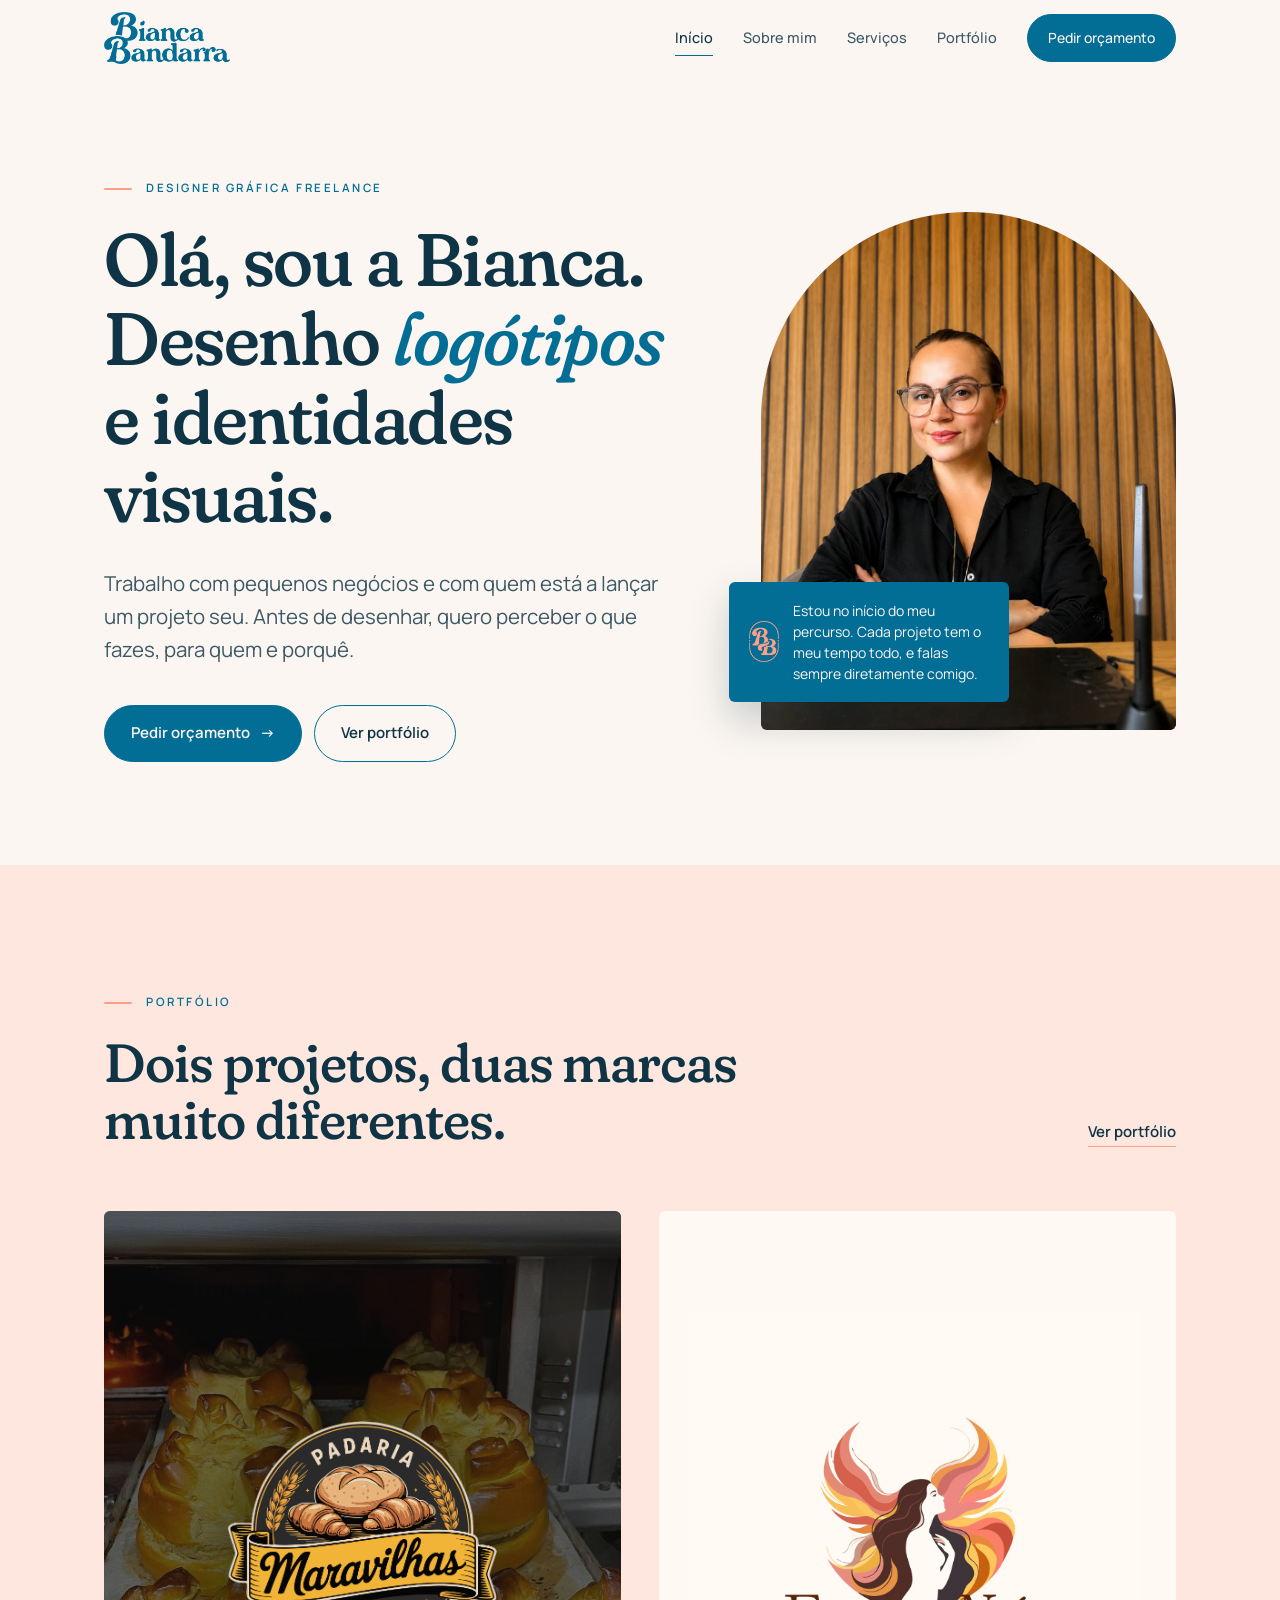
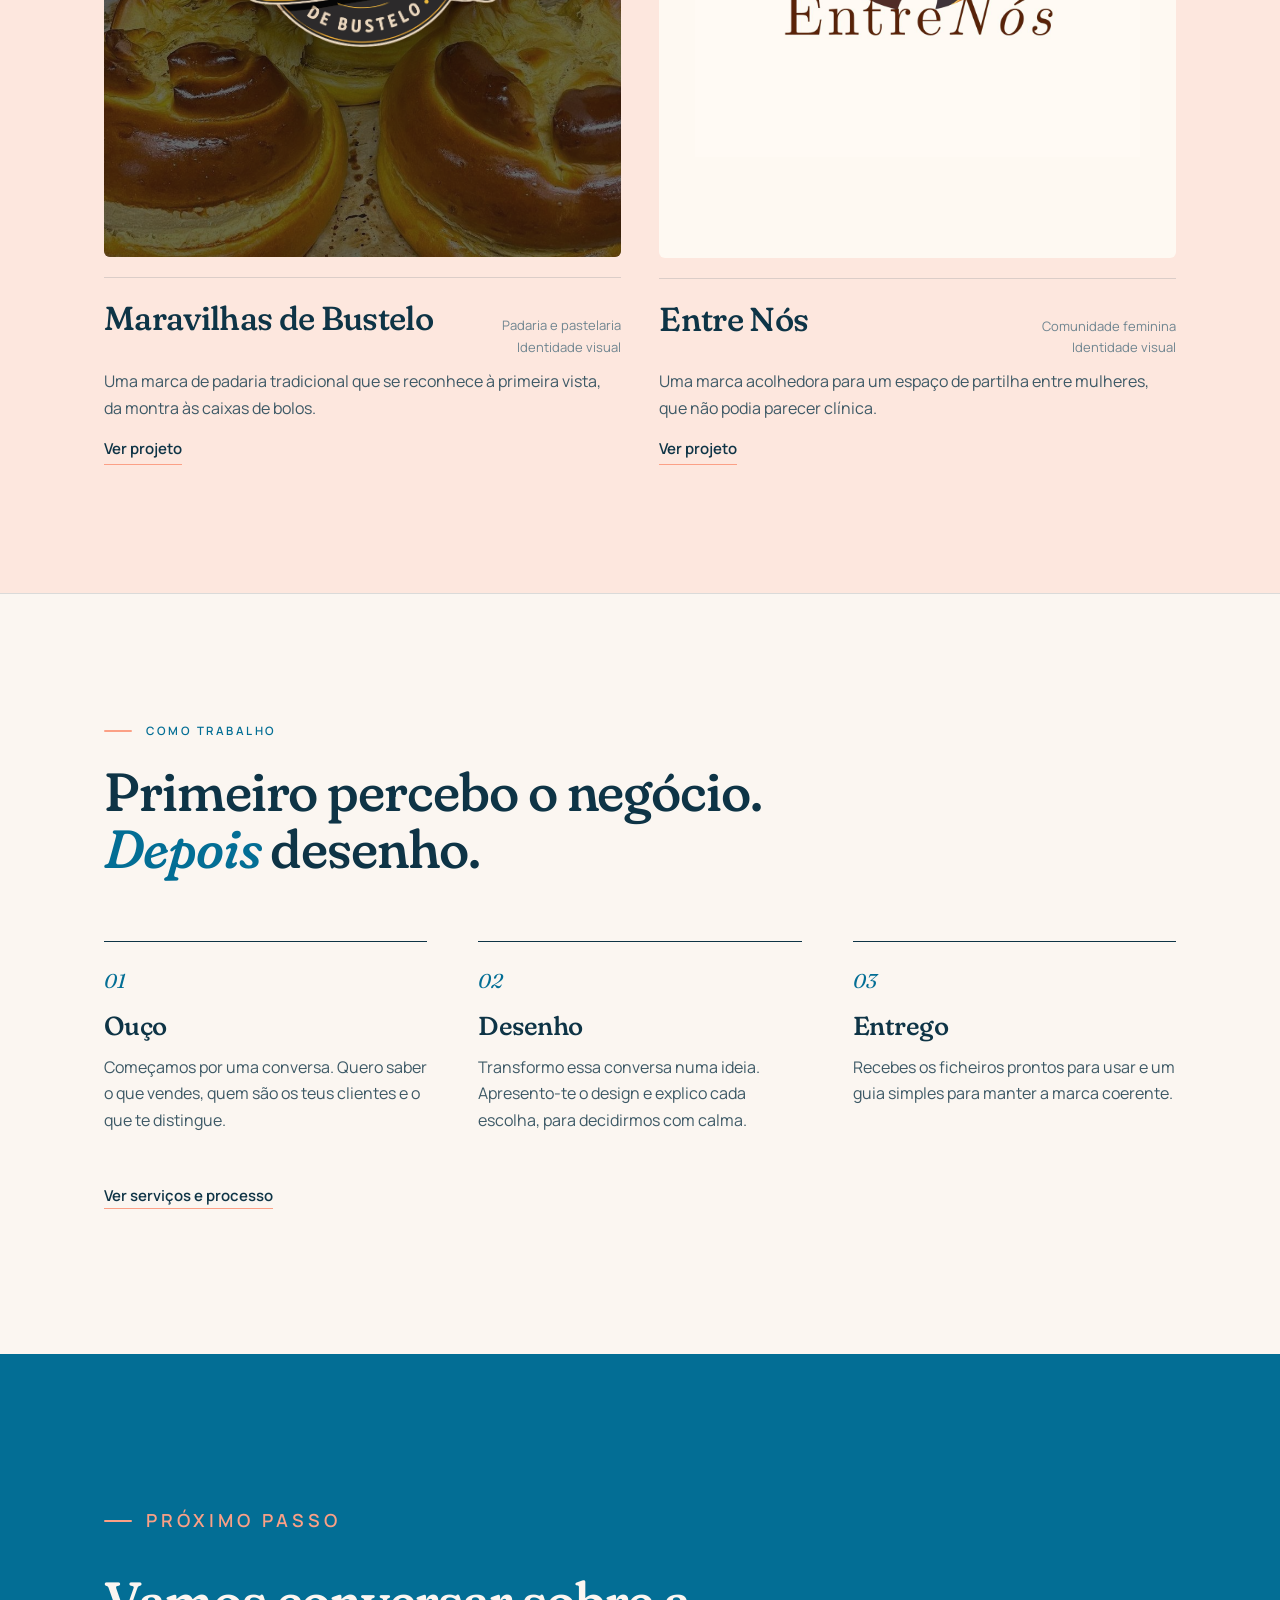
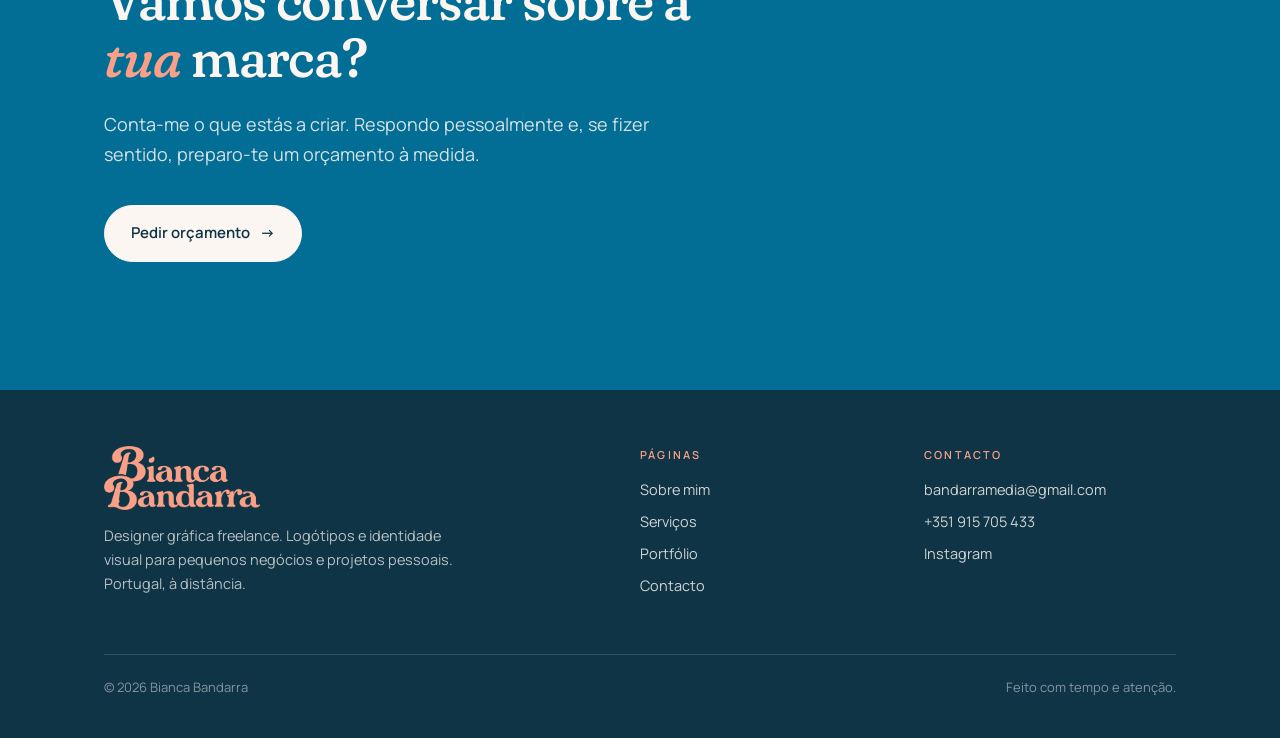
==== index.html @ d8ef3239 "Portfólio Bianca Bandarra: primeira versão Site estático com Início, Sobre mim, Serviços, Portfólio " ====
<!doctype html>
<html lang="pt-PT" class="no-js">
<head>
  <meta charset="utf-8">
  <meta name="viewport" content="width=device-width, initial-scale=1">
  <title>Bianca Bandarra · Logótipos e identidade visual</title>
  <meta name="description" content="Sou a Bianca, designer gráfica freelance. Desenho logótipos e identidades visuais para pequenos negócios e projetos pessoais.">
  <meta property="og:title" content="Bianca Bandarra · Logótipos e identidade visual">
  <meta property="og:description" content="Sou a Bianca, designer gráfica freelance. Desenho logótipos e identidades visuais para pequenos negócios e projetos pessoais.">
  <meta name="theme-color" content="#FBF6F1">
  <link rel="icon" href="img/favicon.png">
  <link rel="preconnect" href="https://fonts.googleapis.com"><link rel="preconnect" href="https://fonts.gstatic.com" crossorigin>
  <link href="https://fonts.googleapis.com/css2?family=Fraunces:ital,opsz,wght,SOFT@0,9..144,400..700,100;1,9..144,400..700,100&family=Manrope:wght@400;500;600;700&display=swap" rel="stylesheet">
  
  <link rel="stylesheet" href="styles.css">
</head>
<body>
  <a class="skip" href="#conteudo">Saltar para o conteúdo</a>
  <header class="site-header">
    <div class="wrap">
      <a class="brand" href="index.html" aria-label="Bianca Bandarra, início">
        <img class="brand-logo" src="img/bb-wordmark-azul.png" alt="Bianca Bandarra" width="900" height="370">
      </a>
      <button class="nav-toggle" aria-label="Abrir menu" aria-expanded="false" aria-controls="nav"><span></span><span></span><span></span></button>
      <nav class="nav" id="nav" aria-label="Principal">
        <a href="index.html" aria-current="page">Início</a>
        <a href="sobre.html">Sobre mim</a>
        <a href="servicos.html">Serviços</a>
        <a href="portfolio.html">Portfólio</a>
        <a class="btn" href="contacto.html">Pedir orçamento</a>
      </nav>
    </div>
  </header>
  <main id="conteudo">
    <section class="hero">
      <div class="wrap hero-grid">
        <div class="reveal">
          <p class="eyebrow">Designer gráfica freelance</p>
          <h1>Olá, sou a Bianca. Desenho <em>logótipos</em> e identidades visuais.</h1>
          <p class="lead">Trabalho com pequenos negócios e com quem está a lançar um projeto seu. Antes de desenhar, quero perceber o que fazes, para quem e porquê.</p>
          <div class="btn-row">
            <a class="btn" href="contacto.html">Pedir orçamento <span class="arrow" aria-hidden="true">→</span></a>
            <a class="btn btn--ghost" href="portfolio.html">Ver portfólio</a>
          </div>
        </div>
        <figure class="hero-photo reveal">
          <img src="img/bianca.jpg" alt="Bianca Bandarra na sua mesa de trabalho, com a mesa digitalizadora" width="1000" height="1333">
          <figcaption>
            <img src="img/bb-monograma-salmao.png" alt="" width="440" height="600">
            <span>Estou no início do meu percurso. Cada projeto tem o meu tempo todo, e falas sempre diretamente comigo.</span>
          </figcaption>
        </figure>
      </div>
    </section>

    <section class="section section--alt">
      <div class="wrap">
        <div class="section-head reveal">
          <div>
            <p class="eyebrow">Portfólio</p>
            <h2>Dois projetos, duas marcas muito diferentes.</h2>
          </div>
          <a class="link" href="portfolio.html">Ver portfólio</a>
        </div>
        <div class="projects">
        <a class="project-card reveal" href="maravilhas-de-bustelo.html">
          <div class="project-media project-media--mb">
            <img class="cover" src="img/mb-forno.jpg" alt="" loading="lazy">
            <img class="mark" src="img/mb-bustelo.png" alt="Emblema da Maravilhas de Bustelo" loading="lazy">
          </div>
          <div class="project-meta">
            <h3>Maravilhas de Bustelo</h3>
            <span class="tag">Padaria e pastelaria<br>Identidade visual</span>
          </div>
          <p>Uma marca de padaria tradicional que se reconhece à primeira vista, da montra às caixas de bolos.</p>
          <span class="link">Ver projeto</span>
        </a>
        <a class="project-card reveal" href="entre-nos.html">
          <div class="project-media project-media--en">
            <img src="img/en-logo.jpg" alt="Logótipo do Entre Nós" loading="lazy">
          </div>
          <div class="project-meta">
            <h3>Entre Nós</h3>
            <span class="tag">Comunidade feminina<br>Identidade visual</span>
          </div>
          <p>Uma marca acolhedora para um espaço de partilha entre mulheres, que não podia parecer clínica.</p>
          <span class="link">Ver projeto</span>
        </a>
        </div>
      </div>
    </section>

    <section class="section">
      <div class="wrap">
        <div class="section-head reveal">
          <div>
            <p class="eyebrow">Como trabalho</p>
            <h2>Primeiro percebo o negócio. <em>Depois</em> desenho.</h2>
          </div>
        </div>
        <div class="points">
          <div class="point reveal">
            <span class="point-num">01</span>
            <h3>Ouço</h3>
            <p>Começamos por uma conversa. Quero saber o que vendes, quem são os teus clientes e o que te distingue.</p>
          </div>
          <div class="point reveal">
            <span class="point-num">02</span>
            <h3>Desenho</h3>
            <p>Transformo essa conversa numa ideia. Apresento-te o design e explico cada escolha, para decidirmos com calma.</p>
          </div>
          <div class="point reveal">
            <span class="point-num">03</span>
            <h3>Entrego</h3>
            <p>Recebes os ficheiros prontos para usar e um guia simples para manter a marca coerente.</p>
          </div>
        </div>
        <p style="margin-top:48px" class="reveal"><a class="link" href="servicos.html">Ver serviços e processo</a></p>
      </div>
    </section>

  <section class="cta-band">
    <div class="wrap reveal">
      <p class="eyebrow">Próximo passo</p>
      <h2>Vamos conversar sobre a <em>tua</em> marca?</h2>
      <p>Conta-me o que estás a criar. Respondo pessoalmente e, se fizer sentido, preparo-te um orçamento à medida.</p>
      <a class="btn btn--light" href="contacto.html">Pedir orçamento <span class="arrow" aria-hidden="true">→</span></a>
    </div>
  </section>
  </main>
  <footer class="site-footer">
    <div class="wrap">
      <div class="footer-grid">
        <div>
          <img src="img/bb-wordmark-salmao.png" alt="Bianca Bandarra" width="900" height="370" style="height:64px;width:auto">
          <p style="margin:14px 0 0;max-width:26em">Designer gráfica freelance. Logótipos e identidade visual para pequenos negócios e projetos pessoais. Portugal, à distância.</p>
        </div>
        <div>
          <h4>Páginas</h4>
          <ul>
            <li><a href="sobre.html">Sobre mim</a></li>
            <li><a href="servicos.html">Serviços</a></li>
            <li><a href="portfolio.html">Portfólio</a></li>
            <li><a href="contacto.html">Contacto</a></li>
          </ul>
        </div>
        <div>
          <h4>Contacto</h4>
          <ul>
            <li><a href="mailto:bandarramedia@gmail.com">bandarramedia@gmail.com</a></li>
            <li><a href="https://wa.me/351915705433">+351 915 705 433</a></li>
            <li data-instagram><a href="#">Instagram</a></li>
          </ul>
        </div>
      </div>
      <div class="footer-bottom">
        <span>© <span data-year>2026</span> Bianca Bandarra</span>
        <span>Feito com tempo e atenção.</span>
      </div>
    </div>
  </footer>
  <script src="script.js"></script>
</body>
</html>
---- styles.css ----
/* Bianca Bandarra — Portfólio
   Cores e letra da marca da Bianca: azul petróleo, salmão e creme; Fraunces + Manrope. */

:root {
  --paper: #FBF6F1;
  --paper-2: #FDE7DE;
  --paper-3: #F8D3C4;
  --ink: #0E3446;
  --ink-soft: #3D5966;
  --muted: #6F8590;
  --accent: #036E95;
  --accent-soft: #FBA086;
  --brown: #036E95;
  --brown-deep: #0E3446;
  --line: rgba(14, 52, 70, 0.14);

  --serif: "Fraunces", Georgia, "Times New Roman", serif;
  --sans: "Manrope", system-ui, -apple-system, "Segoe UI", sans-serif;

  --wrap: 1200px;
  --gutter: clamp(16px, 5vw, 64px);
  --radius: 6px;
  --ease: cubic-bezier(.2, .7, .2, 1);
}

*, *::before, *::after { box-sizing: border-box; }
html { scroll-behavior: smooth; -webkit-text-size-adjust: 100%; }
html { color-scheme: light; }
body {
  margin: 0;
  background: var(--paper);
  color: var(--ink);
  font-family: var(--sans);
  font-size: 17px;
  line-height: 1.65;
  font-weight: 400;
  -webkit-font-smoothing: antialiased;
}
img { max-width: 100%; display: block; }
a { color: inherit; }
::selection { background: var(--accent-soft); color: var(--ink); }

.wrap { max-width: var(--wrap); margin: 0 auto; padding: 0 var(--gutter); }

/* ---------- Tipografia ---------- */
.eyebrow {
  font-family: var(--sans);
  font-size: 11.5px;
  font-weight: 600;
  letter-spacing: 0.22em;
  text-transform: uppercase;
  color: var(--accent);
  margin: 0 0 22px;
  display: flex; align-items: center; gap: 14px;
}
.eyebrow::before { content: ""; width: 28px; height: 2px; border-radius: 2px; background: var(--accent-soft); }

h1, h2, h3, .display {
  font-family: var(--serif);
  font-weight: 500;
  font-variation-settings: "SOFT" 100;
  letter-spacing: -0.02em;
  line-height: 1.06;
  margin: 0;
  color: var(--ink);
}
h1 { font-size: clamp(42px, 6.4vw, 84px); }
h2 { font-size: clamp(32px, 4.2vw, 54px); }
h3 { font-size: clamp(24px, 2.4vw, 30px); line-height: 1.2; }
h1 em, h2 em, h3 em, .display em { font-style: italic; color: var(--accent); }

.lead { font-size: clamp(18px, 1.6vw, 21px); line-height: 1.6; color: var(--ink-soft); max-width: 38em; }
.prose p { margin: 0 0 1em; color: var(--ink-soft); max-width: 36em; }
.prose p:last-child { margin-bottom: 0; }
.small { font-size: 14px; color: var(--muted); }

/* ---------- Botões ---------- */
.btn {
  display: inline-flex; align-items: center; gap: 10px;
  font-family: var(--sans); font-size: 15px; font-weight: 600;
  padding: 15px 26px; border-radius: 100px;
  text-decoration: none; border: 1px solid var(--accent);
  background: var(--accent); color: var(--paper);
  transition: background .25s var(--ease), color .25s var(--ease), transform .25s var(--ease);
  cursor: pointer;
}
.btn:hover { background: var(--ink); border-color: var(--ink); transform: translateY(-1px); }
.btn .arrow { transition: transform .25s var(--ease); }
.btn:hover .arrow { transform: translateX(3px); }
.btn--ghost { background: transparent; color: var(--ink); }
.btn--ghost:hover { background: var(--ink); color: var(--paper); border-color: var(--ink); }
.btn--light { background: var(--paper); color: var(--ink); border-color: var(--paper); }
.btn--light:hover { background: var(--accent-soft); border-color: var(--accent-soft); color: var(--ink); }
.btn-row { display: flex; flex-wrap: wrap; gap: 12px; }

.link {
  font-weight: 600; font-size: 15px; text-decoration: none;
  border-bottom: 1px solid var(--accent-soft); padding-bottom: 2px;
  transition: border-color .2s;
}
.link:hover { border-color: var(--ink); }

/* ---------- Cabeçalho ---------- */
.site-header {
  position: sticky; top: env(safe-area-inset-top, 0px); z-index: 50;
  background: rgba(251, 246, 241, 0.92);
  backdrop-filter: saturate(140%) blur(10px);
  -webkit-backdrop-filter: saturate(140%) blur(10px);
  border-bottom: 1px solid transparent;
  transition: border-color .3s;
}
.site-header.is-scrolled { border-bottom-color: var(--line); }
.site-header .wrap { display: flex; align-items: center; justify-content: space-between; height: 76px; gap: 24px; }
.brand { text-decoration: none; display: flex; align-items: center; line-height: 1; }
.brand-logo { height: 52px; width: auto; }
.brand-name { font-family: var(--serif); font-size: 23px; letter-spacing: -0.01em; }
.brand-name em { color: var(--accent); }
.brand-tag { font-size: 10px; letter-spacing: 0.24em; text-transform: uppercase; color: var(--muted); margin-top: 6px; font-weight: 600; }

.nav { display: flex; align-items: center; gap: 30px; }
.nav a { text-decoration: none; font-size: 14.5px; font-weight: 500; color: var(--ink-soft); position: relative; padding: 4px 0; }
.nav a:hover, .nav a[aria-current="page"] { color: var(--ink); }
.nav a[aria-current="page"]::after { content: ""; position: absolute; left: 0; right: 0; bottom: -2px; height: 1px; background: var(--accent); }
.nav .btn { padding: 11px 20px; border-color: var(--accent); font-size: 14px; color: var(--paper); }
.nav .btn:hover { color: var(--paper); }

.nav-toggle { display: none; background: none; border: 0; padding: 10px; margin-right: -10px; cursor: pointer; color: var(--ink); }
.nav-toggle span { display: block; width: 22px; height: 1.5px; background: currentColor; margin: 5px 0; transition: transform .3s var(--ease), opacity .3s; }

@media (max-width: 900px) {
  .nav-toggle { display: block; }
  .nav {
    position: fixed; inset: 76px 0 0 0; background: var(--paper);
    flex-direction: column; align-items: flex-start; gap: 6px;
    padding: 28px var(--gutter);
    transform: translateY(-8px); opacity: 0; pointer-events: none;
    transition: opacity .3s var(--ease), transform .3s var(--ease);
  }
  .nav a { font-family: var(--serif); font-size: 32px; color: var(--ink); }
  .nav a[aria-current="page"]::after { display: none; }
  .nav a[aria-current="page"] { font-style: italic; color: var(--accent); }
  .nav .btn { font-family: var(--sans); font-size: 15px; margin-top: 20px; padding: 15px 26px; }
  body.nav-open { overflow: hidden; }
  body.nav-open .nav { opacity: 1; transform: none; pointer-events: auto; }
  body.nav-open .nav-toggle span:nth-child(1) { transform: translateY(6.5px) rotate(45deg); }
  body.nav-open .nav-toggle span:nth-child(2) { opacity: 0; }
  body.nav-open .nav-toggle span:nth-child(3) { transform: translateY(-6.5px) rotate(-45deg); }
}

/* ---------- Secções ---------- */
.section { padding: clamp(72px, 10vw, 140px) 0; }
.section--tight { padding: clamp(56px, 7vw, 96px) 0; }
.section--alt { background: var(--paper-2); }
.section + .section:not(.section--alt):not(.cta-band) { border-top: 1px solid var(--line); }

.page-hero { padding: clamp(64px, 9vw, 128px) 0 clamp(48px, 6vw, 80px); }
.page-hero h1 { max-width: 13em; }
.page-hero .lead { margin-top: 28px; }

.split { display: grid; grid-template-columns: 5fr 7fr; gap: clamp(32px, 6vw, 96px); align-items: start; }
.split--even { grid-template-columns: 1fr 1fr; }
@media (max-width: 860px) { .split, .split--even { grid-template-columns: 1fr; } }

.section-head { display: flex; justify-content: space-between; align-items: end; gap: 24px; margin-bottom: clamp(36px, 5vw, 64px); flex-wrap: wrap; }
.section-head h2 { max-width: 14em; }

/* ---------- Início ---------- */
.hero { padding: clamp(56px, 8vw, 112px) 0 clamp(64px, 8vw, 112px); }
.hero-grid { display: grid; grid-template-columns: 7fr 5fr; gap: clamp(32px, 6vw, 88px); align-items: end; }
.hero h1 { font-size: clamp(42px, 5.8vw, 82px); }
.hero .lead { margin: 32px 0 40px; }
.hero-aside { border-left: 1px solid var(--line); padding-left: 28px; }
.hero-aside p { margin: 0 0 18px; color: var(--ink-soft); font-size: 15.5px; }
.hero-aside .small { margin: 0; }
@media (max-width: 860px) {
  .hero-grid { grid-template-columns: 1fr; }
  .hero-aside { border-left: 0; border-top: 1px solid var(--line); padding: 24px 0 0; }
}

/* Faixa com as duas marcas */
.duo { display: grid; grid-template-columns: 1fr 1fr; gap: 12px; }
.duo-tile { aspect-ratio: 4 / 3; border-radius: var(--radius); overflow: hidden; display: grid; place-items: center; position: relative; }
.duo-tile img { width: 58%; height: auto; }
.duo-tile--mb { background: #0D0D0D; }
.duo-tile--en { background: #FEF9F2; }
.duo-tile--en img { width: 78%; }
.duo-tile figcaption {
  position: absolute; left: 18px; bottom: 14px; font-size: 11px; letter-spacing: .2em;
  text-transform: uppercase; font-weight: 600;
}
.duo-tile--mb figcaption { color: #C9A84C; }
.duo-tile--en figcaption { color: #B87057; }
@media (max-width: 600px) { .duo { grid-template-columns: 1fr; } }

/* Princípios / passos */
.points { display: grid; grid-template-columns: repeat(3, 1fr); gap: clamp(24px, 4vw, 56px); }
.point { border-top: 1px solid var(--ink); padding-top: 22px; }
.point-num { font-family: var(--serif); font-style: italic; color: var(--accent); font-size: 20px; display: block; margin-bottom: 14px; }
.point h3 { font-size: 26px; margin-bottom: 12px; }
.point p { margin: 0; color: var(--ink-soft); font-size: 16px; }
@media (max-width: 860px) { .points { grid-template-columns: 1fr; } }

.note {
  font-family: var(--serif); font-size: clamp(24px, 2.8vw, 34px); line-height: 1.35;
  max-width: 26em; margin: 0; color: var(--ink);
}
.note em { color: var(--accent); }

/* ---------- Cartões de projeto ---------- */
.projects { display: grid; grid-template-columns: 1fr 1fr; gap: clamp(20px, 3vw, 40px); }
@media (max-width: 760px) { .projects { grid-template-columns: 1fr; } }
.project-card { text-decoration: none; display: block; }
.project-media {
  aspect-ratio: 4 / 5; border-radius: var(--radius); overflow: hidden; position: relative;
  display: grid; place-items: center;
}
.project-media img { transition: transform .8s var(--ease); }
.project-card:hover .project-media img { transform: scale(1.035); }
.project-media--mb { background: #0D0D0D; }
.project-media--mb img.cover { position: absolute; inset: 0; width: 100%; height: 100%; object-fit: cover; opacity: .38; }
.project-media--mb img.mark { position: relative; width: 52%; filter: drop-shadow(0 18px 40px rgba(0,0,0,.6)); }
.project-media--en { background: #FEF9F2; }
.project-media--en img { width: 86%; }
.project-meta { display: flex; justify-content: space-between; align-items: baseline; gap: 16px; padding-top: 20px; border-top: 1px solid var(--line); margin-top: 20px; }
.project-meta h3 { font-size: clamp(26px, 2.6vw, 34px); }
.project-meta .tag { font-size: 13px; color: var(--muted); text-align: right; }
.project-card p { margin: 10px 0 0; color: var(--ink-soft); font-size: 16px; max-width: 34em; }
.project-card .link { display: inline-block; margin-top: 16px; }

/* ---------- Serviços ---------- */
.services { display: grid; grid-template-columns: repeat(3, 1fr); gap: 1px; background: var(--line); border: 1px solid var(--line); border-radius: var(--radius); overflow: hidden; }
.service { background: var(--paper); padding: clamp(28px, 3vw, 40px); display: flex; flex-direction: column; }
.service .point-num { margin-bottom: 26px; }
.service h3 { margin-bottom: 12px; }
.service > p { color: var(--ink-soft); margin: 0 0 24px; font-size: 16px; }
.service ul { list-style: none; margin: auto 0 0; padding: 20px 0 0; border-top: 1px solid var(--line); }
.service li { font-size: 15px; color: var(--ink-soft); padding: 6px 0 6px 22px; position: relative; }
.service li::before { content: ""; position: absolute; left: 0; top: 16px; width: 10px; height: 1px; background: var(--accent); }
@media (max-width: 900px) { .services { grid-template-columns: 1fr; } }

.steps { list-style: none; margin: 0; padding: 0; counter-reset: s; }
.steps li { display: grid; grid-template-columns: 72px 1fr 1.4fr; gap: 24px; padding: 28px 0; border-top: 1px solid var(--line); align-items: baseline; }
.steps li:last-child { border-bottom: 1px solid var(--line); }
.steps li::before { counter-increment: s; content: "0" counter(s); font-family: var(--serif); font-style: italic; color: var(--accent); font-size: 22px; }
.steps h3 { font-size: 26px; }
.steps p { margin: 0; color: var(--ink-soft); font-size: 16px; }
@media (max-width: 760px) {
  .steps li { grid-template-columns: 48px 1fr; gap: 6px 16px; }
  .steps p { grid-column: 2; }
}

/* ---------- Estudo de caso ---------- */
.case-hero { padding: clamp(48px, 7vw, 96px) 0 0; }
.case-hero .back { font-size: 14px; text-decoration: none; color: var(--muted); display: inline-flex; gap: 8px; margin-bottom: 36px; }
.case-hero .back:hover { color: var(--ink); }
.case-hero h1 { max-width: 12em; }
.case-hero .lead { margin-top: 24px; }

.case-cover { margin-top: clamp(40px, 6vw, 72px); border-radius: var(--radius); overflow: hidden; position: relative; aspect-ratio: 16 / 8; display: grid; place-items: center; }
@media (max-width: 700px) { .case-cover { aspect-ratio: 4 / 3; } }

.meta-grid { display: grid; grid-template-columns: repeat(4, 1fr); gap: 24px; padding: 32px 0; border-bottom: 1px solid var(--line); }
.meta-grid dt { font-size: 11px; letter-spacing: .2em; text-transform: uppercase; color: var(--muted); font-weight: 600; margin-bottom: 8px; }
.meta-grid dd { margin: 0; font-size: 15.5px; color: var(--ink); }
@media (max-width: 760px) { .meta-grid { grid-template-columns: 1fr 1fr; } }

.story { display: grid; gap: 0; }
.story-row { display: grid; grid-template-columns: 4fr 8fr; gap: clamp(24px, 5vw, 80px); padding: clamp(36px, 5vw, 56px) 0; border-bottom: 1px solid var(--line); }
.story-row:first-child { padding-top: 0; }
.story-row:last-child { border-bottom: 0; padding-bottom: 0; }
.story-row h2 { font-size: clamp(30px, 3.4vw, 42px); }
.story-row p { margin: 0 0 1em; color: var(--ink-soft); font-size: 18px; max-width: 36em; }
.story-row p:last-child { margin: 0; }
@media (max-width: 760px) { .story-row { grid-template-columns: 1fr; } }

.gallery { display: grid; grid-template-columns: repeat(12, 1fr); gap: 12px; }
.g { border-radius: var(--radius); overflow: hidden; position: relative; margin: 0; }
.g img { width: 100%; height: 100%; object-fit: cover; }
.g figcaption { position: absolute; left: 14px; bottom: 12px; font-size: 11px; letter-spacing: .18em; text-transform: uppercase; font-weight: 600; padding: 5px 9px; border-radius: 2px; }
.g-12 { grid-column: span 12; } .g-8 { grid-column: span 8; } .g-7 { grid-column: span 7; }
.g-6 { grid-column: span 6; } .g-5 { grid-column: span 5; } .g-4 { grid-column: span 4; }
@media (max-width: 760px) { .gallery > * { grid-column: span 12 !important; } }

.swatches { display: grid; grid-template-columns: repeat(auto-fit, minmax(120px, 1fr)); gap: 12px; }
.swatch { border-radius: var(--radius); overflow: hidden; border: 1px solid var(--line); background: var(--paper); }
.swatch i { display: block; height: 96px; }
.swatch span { display: block; padding: 10px 12px 12px; font-size: 13px; line-height: 1.4; }
.swatch b { display: block; font-weight: 600; color: var(--ink); }
.swatch small { color: var(--muted); font-size: 12px; letter-spacing: .04em; }

.type-row { display: grid; grid-template-columns: 1fr 1fr; gap: 12px; }
.type-card { border: 1px solid var(--line); border-radius: var(--radius); padding: 28px; background: var(--paper); }
.type-card .label { font-size: 11px; letter-spacing: .2em; text-transform: uppercase; color: var(--muted); font-weight: 600; }
.type-card .sample { font-size: clamp(36px, 4vw, 52px); line-height: 1.1; margin: 16px 0 10px; }
.type-card p { margin: 0; color: var(--ink-soft); font-size: 14.5px; }
@media (max-width: 700px) { .type-row { grid-template-columns: 1fr; } }

.next-project { display: grid; grid-template-columns: 1fr auto; align-items: end; gap: 24px; text-decoration: none; padding: clamp(40px, 5vw, 64px) 0; border-top: 1px solid var(--line); }
.next-project h2 { transition: color .3s; }
.next-project:hover h2 { color: var(--accent); }
.next-project .arrow-lg { font-family: var(--serif); font-size: clamp(36px, 5vw, 64px); line-height: 1; transition: transform .3s var(--ease); }
.next-project:hover .arrow-lg { transform: translateX(8px); }

/* ---------- Faixa CTA / rodapé ---------- */
.cta-band { background: var(--brown); color: var(--paper); padding: clamp(72px, 10vw, 128px) 0; }
.cta-band .eyebrow { color: var(--accent-soft); }
.cta-band .eyebrow::before { background: var(--accent-soft); }
.cta-band h2 { color: var(--paper); max-width: 12em; }
.cta-band h2 em { color: var(--accent-soft); }
.cta-band p { color: rgba(251, 246, 241, .85); max-width: 32em; margin: 24px 0 36px; font-size: 18px; }

.site-footer { background: var(--brown-deep); color: rgba(251, 246, 241, .72); padding: 56px 0 40px; font-size: 14.5px; }
.footer-grid { display: grid; grid-template-columns: 2fr 1fr 1fr; gap: 32px; }
.site-footer .brand-name { color: var(--paper); font-size: 26px; }
.site-footer .brand-name em { color: var(--accent-soft); }
.site-footer h4 { font-size: 11px; letter-spacing: .2em; text-transform: uppercase; color: var(--accent-soft); font-weight: 600; margin: 0 0 14px; }
.site-footer ul { list-style: none; margin: 0; padding: 0; }
.site-footer li { margin: 0 0 8px; }
.site-footer a { text-decoration: none; color: rgba(251, 246, 241, .82); }
.site-footer a:hover { color: var(--paper); }
.footer-bottom { margin-top: 48px; padding-top: 22px; border-top: 1px solid rgba(251, 246, 241, .14); display: flex; justify-content: space-between; gap: 16px; flex-wrap: wrap; font-size: 13px; color: rgba(251, 246, 241, .5); }
@media (max-width: 760px) { .footer-grid { grid-template-columns: 1fr; } }

/* ---------- Contacto ---------- */
.contact-grid { display: grid; grid-template-columns: 7fr 5fr; gap: clamp(32px, 6vw, 88px); align-items: start; }
@media (max-width: 860px) { .contact-grid { grid-template-columns: 1fr; } }
.form { display: grid; grid-template-columns: 1fr 1fr; gap: 20px; }
.field { display: flex; flex-direction: column; gap: 8px; }
.field--full { grid-column: 1 / -1; }
.field label { font-size: 12px; letter-spacing: .14em; text-transform: uppercase; font-weight: 600; color: var(--ink-soft); }
.field input, .field select, .field textarea {
  font: inherit; font-size: 16px; color: var(--ink);
  background: transparent; border: 0; border-bottom: 1px solid rgba(14, 52, 70, .3);
  padding: 10px 0 12px; border-radius: 0; outline: none; transition: border-color .2s;
  -webkit-appearance: none; appearance: none;
}
.field select { background-image: linear-gradient(45deg, transparent 50%, var(--ink) 50%), linear-gradient(135deg, var(--ink) 50%, transparent 50%); background-position: calc(100% - 10px) 52%, calc(100% - 5px) 52%; background-size: 5px 5px; background-repeat: no-repeat; padding-right: 24px; }
.field textarea { min-height: 140px; resize: vertical; }
.field input:focus, .field select:focus, .field textarea:focus { border-bottom-color: var(--accent); }
.form .btn { justify-self: start; }
.form .small { grid-column: 1 / -1; margin: -4px 0 0; }
@media (max-width: 600px) { .form { grid-template-columns: 1fr; } }

.contact-list { list-style: none; margin: 0; padding: 0; border-top: 1px solid var(--line); }
.contact-list li { border-bottom: 1px solid var(--line); }
.contact-list a, .contact-list div { display: flex; justify-content: space-between; align-items: baseline; gap: 16px; padding: 20px 0; text-decoration: none; }
.contact-list span:first-child { font-size: 11px; letter-spacing: .2em; text-transform: uppercase; color: var(--muted); font-weight: 600; }
.contact-list span:last-child { font-family: var(--serif); font-size: clamp(19px, 2vw, 23px); text-align: right; word-break: break-word; }
.contact-list a:hover span:last-child { color: var(--accent); }

/* ---------- Revelar ao rolar ---------- */
.reveal { animation: rise .8s var(--ease) both; }
@keyframes rise { from { transform: translateY(12px); } to { transform: none; } }
@media (prefers-reduced-motion: reduce) {
  html { scroll-behavior: auto; }
  .reveal { animation: none; }
  * { transition-duration: 0s !important; }
}

.skip { position: absolute; left: -9999px; }
.skip:focus { left: 16px; top: 16px; z-index: 100; background: var(--ink); color: var(--paper); padding: 10px 14px; }
:focus-visible { outline: 2px solid var(--accent); outline-offset: 3px; }

/* ---------- Foto e marca pessoal ---------- */
.hero-photo { margin: 0; position: relative; }
.hero-photo > img { width: 100%; height: auto; aspect-ratio: 4 / 5; object-fit: cover; object-position: 50% 30%; border-radius: 220px 220px var(--radius) var(--radius); }
.hero-photo figcaption {
  position: absolute; left: -32px; bottom: 28px; max-width: 280px;
  background: var(--accent); color: var(--paper); border-radius: var(--radius);
  padding: 18px 20px; display: flex; gap: 14px; align-items: center;
  font-size: 14px; line-height: 1.5; box-shadow: 0 18px 40px rgba(14, 52, 70, .22);
}
.hero-photo figcaption img { width: 30px; height: auto; flex: none; }
.hero-grid { align-items: center; }
@media (max-width: 860px) {
  .hero-photo { max-width: 420px; }
  .hero-photo figcaption { left: 16px; right: 16px; max-width: none; bottom: 16px; }
}
.about-photo { margin: 0; }
.about-photo img { width: 100%; height: auto; aspect-ratio: 4 / 5; object-fit: cover; object-position: 50% 30%; border-radius: 220px 220px var(--radius) var(--radius); }
.split:has(.about-photo) { align-items: center; }

.brand-board { display: grid; grid-template-columns: 3fr 2fr; gap: 12px; }
.bb-tile { border-radius: var(--radius); aspect-ratio: 1; display: grid; place-items: center; }
.bb-tile--azul { background: var(--accent); aspect-ratio: auto; }
.bb-tile--azul img { width: 78%; height: auto; }
.bb-tile--salmao { background: var(--accent-soft); }
.bb-tile--salmao img { width: 52%; height: auto; }
@media (max-width: 600px) { .brand-board { grid-template-columns: 1fr 1fr; } }


.msg-ready { grid-column: 1 / -1; border: 1px solid var(--line); background: var(--paper-2); border-radius: var(--radius); padding: 20px; display: grid; gap: 12px; }
.msg-ready p { margin: 0; color: var(--ink); font-weight: 600; }
.msg-ready pre { margin: 0; white-space: pre-wrap; font: 14px/1.6 var(--sans); color: var(--ink-soft); background: var(--paper); border-radius: 4px; padding: 14px; max-height: 260px; overflow: auto; }
.msg-ready .btn-row { align-items: center; }
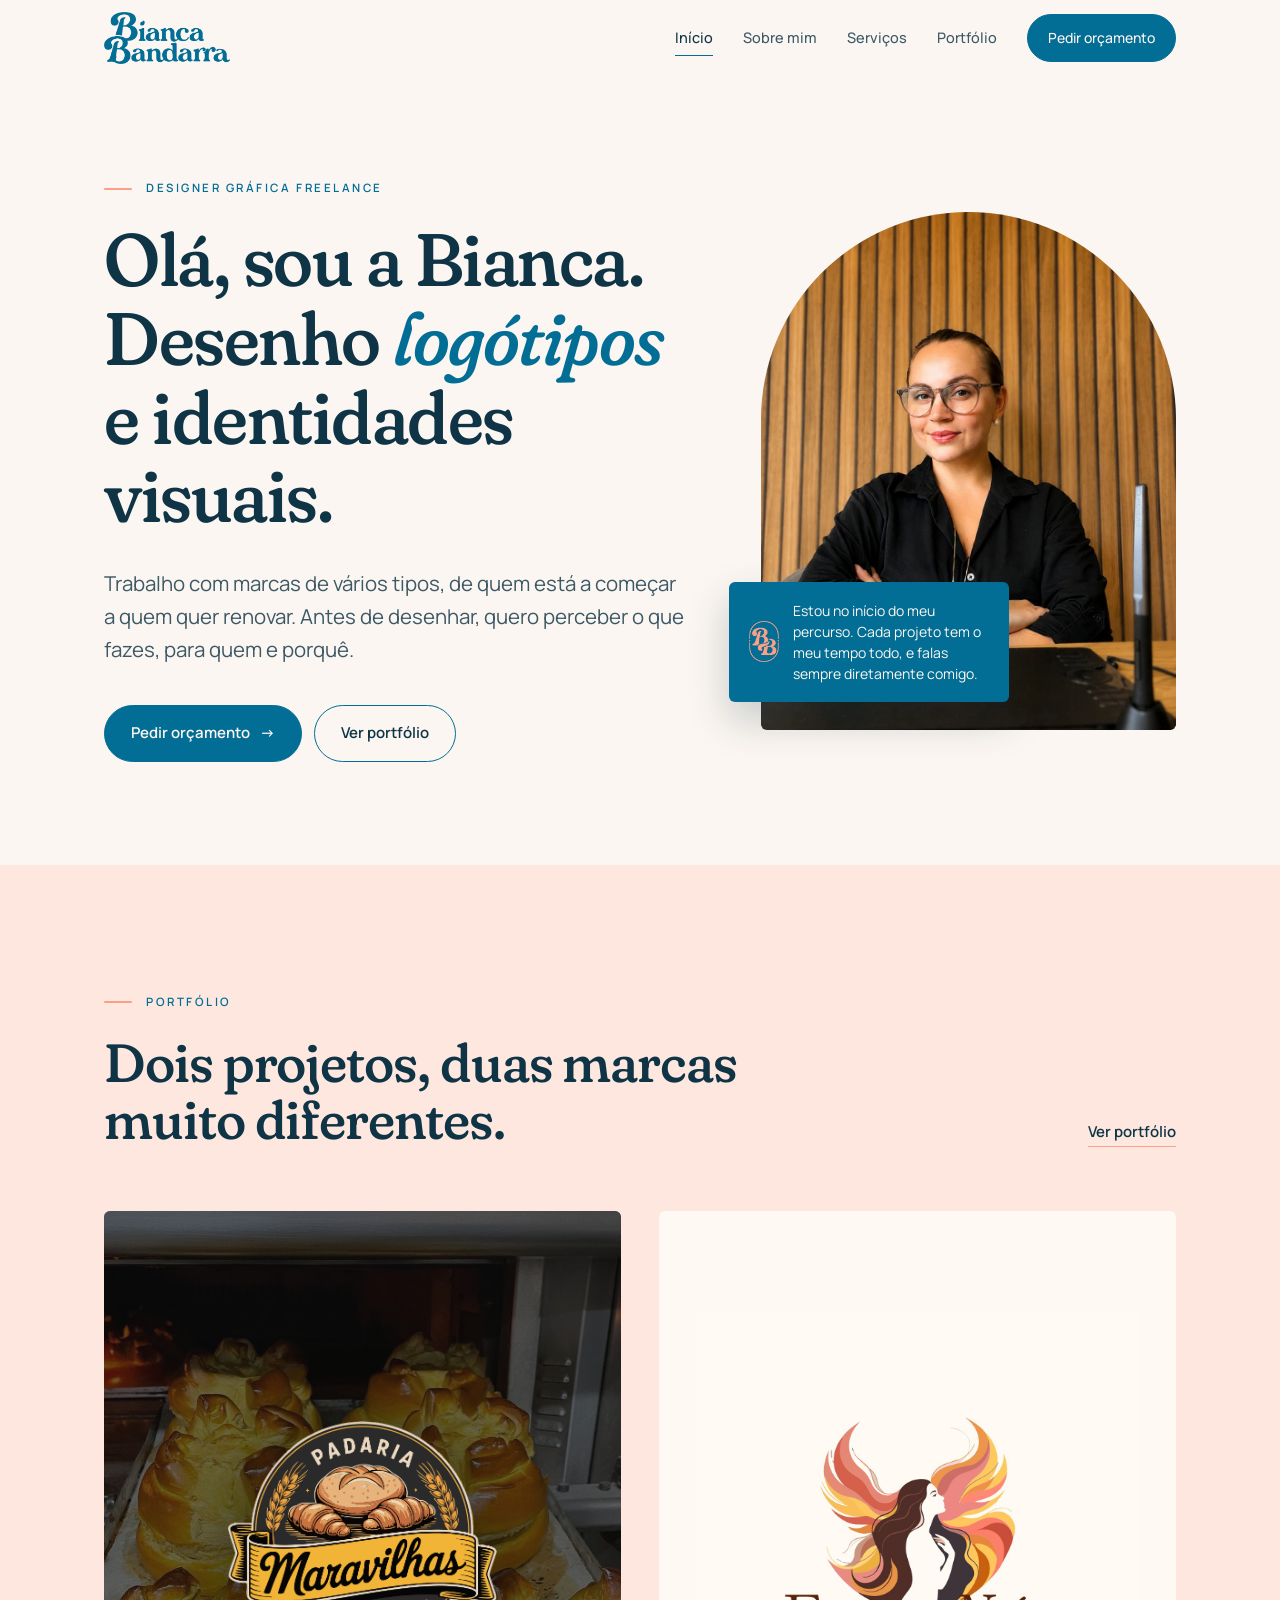
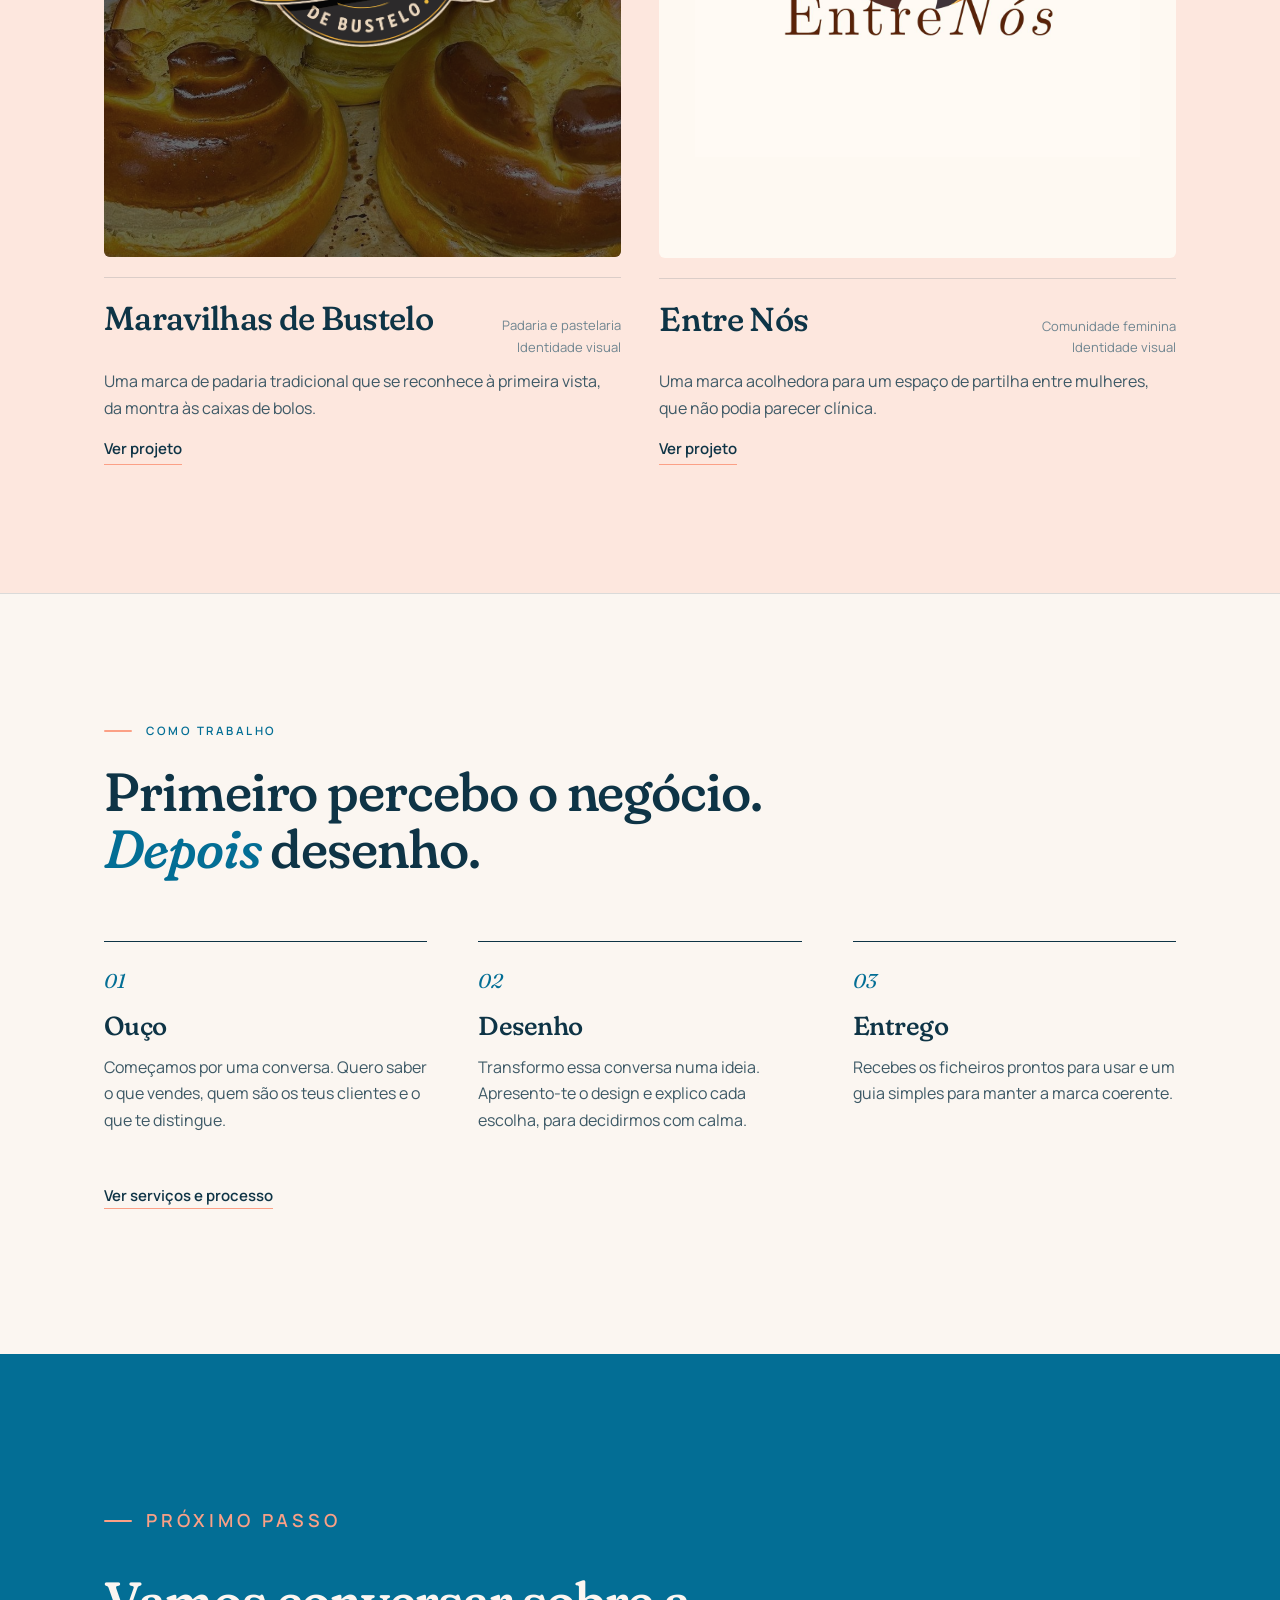
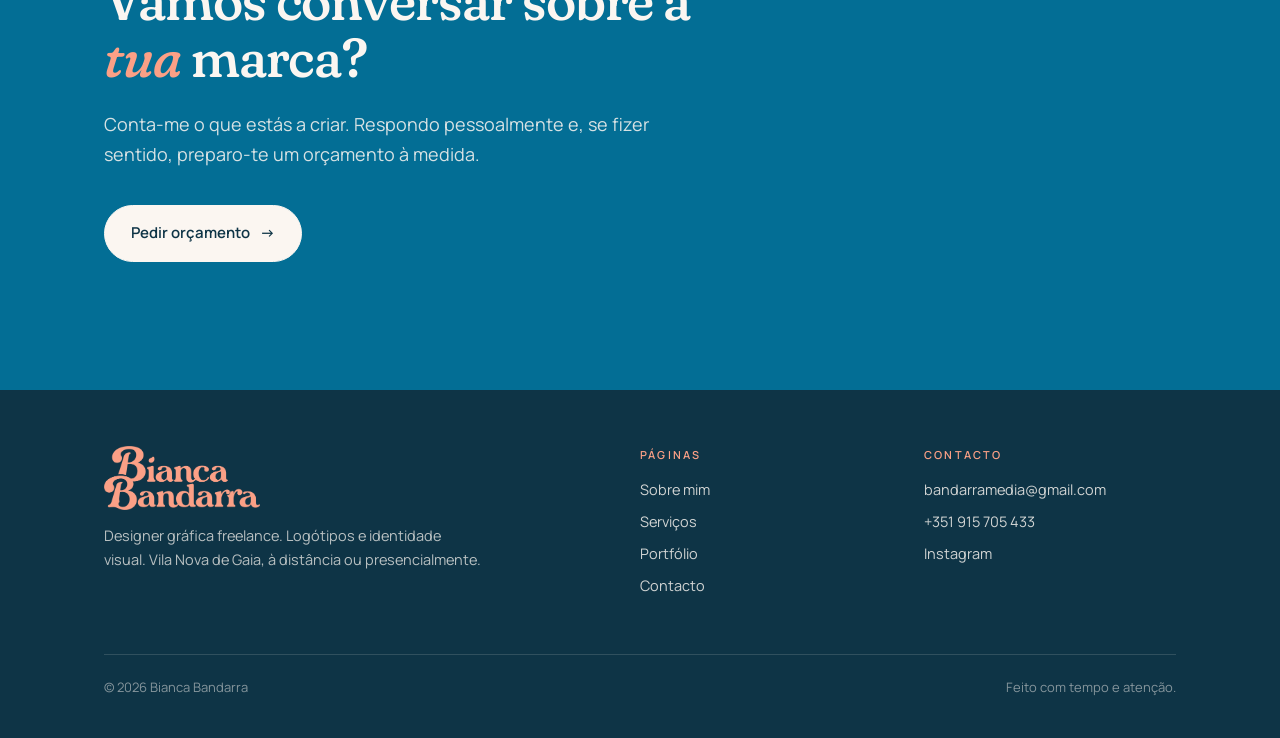
==== commit ea507f15: "Sobre mim mais completo e público mais abrangente Bianca como designer autodidata em Vila Nova de Ga" ====
--- a/index.html
+++ b/index.html
@@ -4,9 +4,9 @@
   <meta charset="utf-8">
   <meta name="viewport" content="width=device-width, initial-scale=1">
   <title>Bianca Bandarra · Logótipos e identidade visual</title>
-  <meta name="description" content="Sou a Bianca, designer gráfica freelance. Desenho logótipos e identidades visuais para pequenos negócios e projetos pessoais.">
+  <meta name="description" content="Sou a Bianca, designer gráfica freelance. Desenho logótipos e identidades visuais para marcas de vários tipos e tamanhos.">
   <meta property="og:title" content="Bianca Bandarra · Logótipos e identidade visual">
-  <meta property="og:description" content="Sou a Bianca, designer gráfica freelance. Desenho logótipos e identidades visuais para pequenos negócios e projetos pessoais.">
+  <meta property="og:description" content="Sou a Bianca, designer gráfica freelance. Desenho logótipos e identidades visuais para marcas de vários tipos e tamanhos.">
   <meta name="theme-color" content="#FBF6F1">
   <link rel="icon" href="img/favicon.png">
   <link rel="preconnect" href="https://fonts.googleapis.com"><link rel="preconnect" href="https://fonts.gstatic.com" crossorigin>
@@ -37,7 +37,7 @@
         <div class="reveal">
           <p class="eyebrow">Designer gráfica freelance</p>
           <h1>Olá, sou a Bianca. Desenho <em>logótipos</em> e identidades visuais.</h1>
-          <p class="lead">Trabalho com pequenos negócios e com quem está a lançar um projeto seu. Antes de desenhar, quero perceber o que fazes, para quem e porquê.</p>
+          <p class="lead">Trabalho com marcas de vários tipos, de quem está a começar a quem quer renovar. Antes de desenhar, quero perceber o que fazes, para quem e porquê.</p>
           <div class="btn-row">
             <a class="btn" href="contacto.html">Pedir orçamento <span class="arrow" aria-hidden="true">→</span></a>
             <a class="btn btn--ghost" href="portfolio.html">Ver portfólio</a>
@@ -133,7 +133,7 @@
       <div class="footer-grid">
         <div>
           <img src="img/bb-wordmark-salmao.png" alt="Bianca Bandarra" width="900" height="370" style="height:64px;width:auto">
-          <p style="margin:14px 0 0;max-width:26em">Designer gráfica freelance. Logótipos e identidade visual para pequenos negócios e projetos pessoais. Portugal, à distância.</p>
+          <p style="margin:14px 0 0;max-width:26em">Designer gráfica freelance. Logótipos e identidade visual. Vila Nova de Gaia, à distância ou presencialmente.</p>
         </div>
         <div>
           <h4>Páginas</h4>
--- a/styles.css
+++ b/styles.css
@@ -393,3 +393,7 @@
 .msg-ready p { margin: 0; color: var(--ink); font-weight: 600; }
 .msg-ready pre { margin: 0; white-space: pre-wrap; font: 14px/1.6 var(--sans); color: var(--ink-soft); background: var(--paper); border-radius: 4px; padding: 14px; max-height: 260px; overflow: auto; }
 .msg-ready .btn-row { align-items: center; }
+
+.points--4 { grid-template-columns: repeat(4, 1fr); }
+@media (max-width: 1000px) { .points--4 { grid-template-columns: repeat(2, 1fr); } }
+@media (max-width: 600px) { .points--4 { grid-template-columns: 1fr; } }
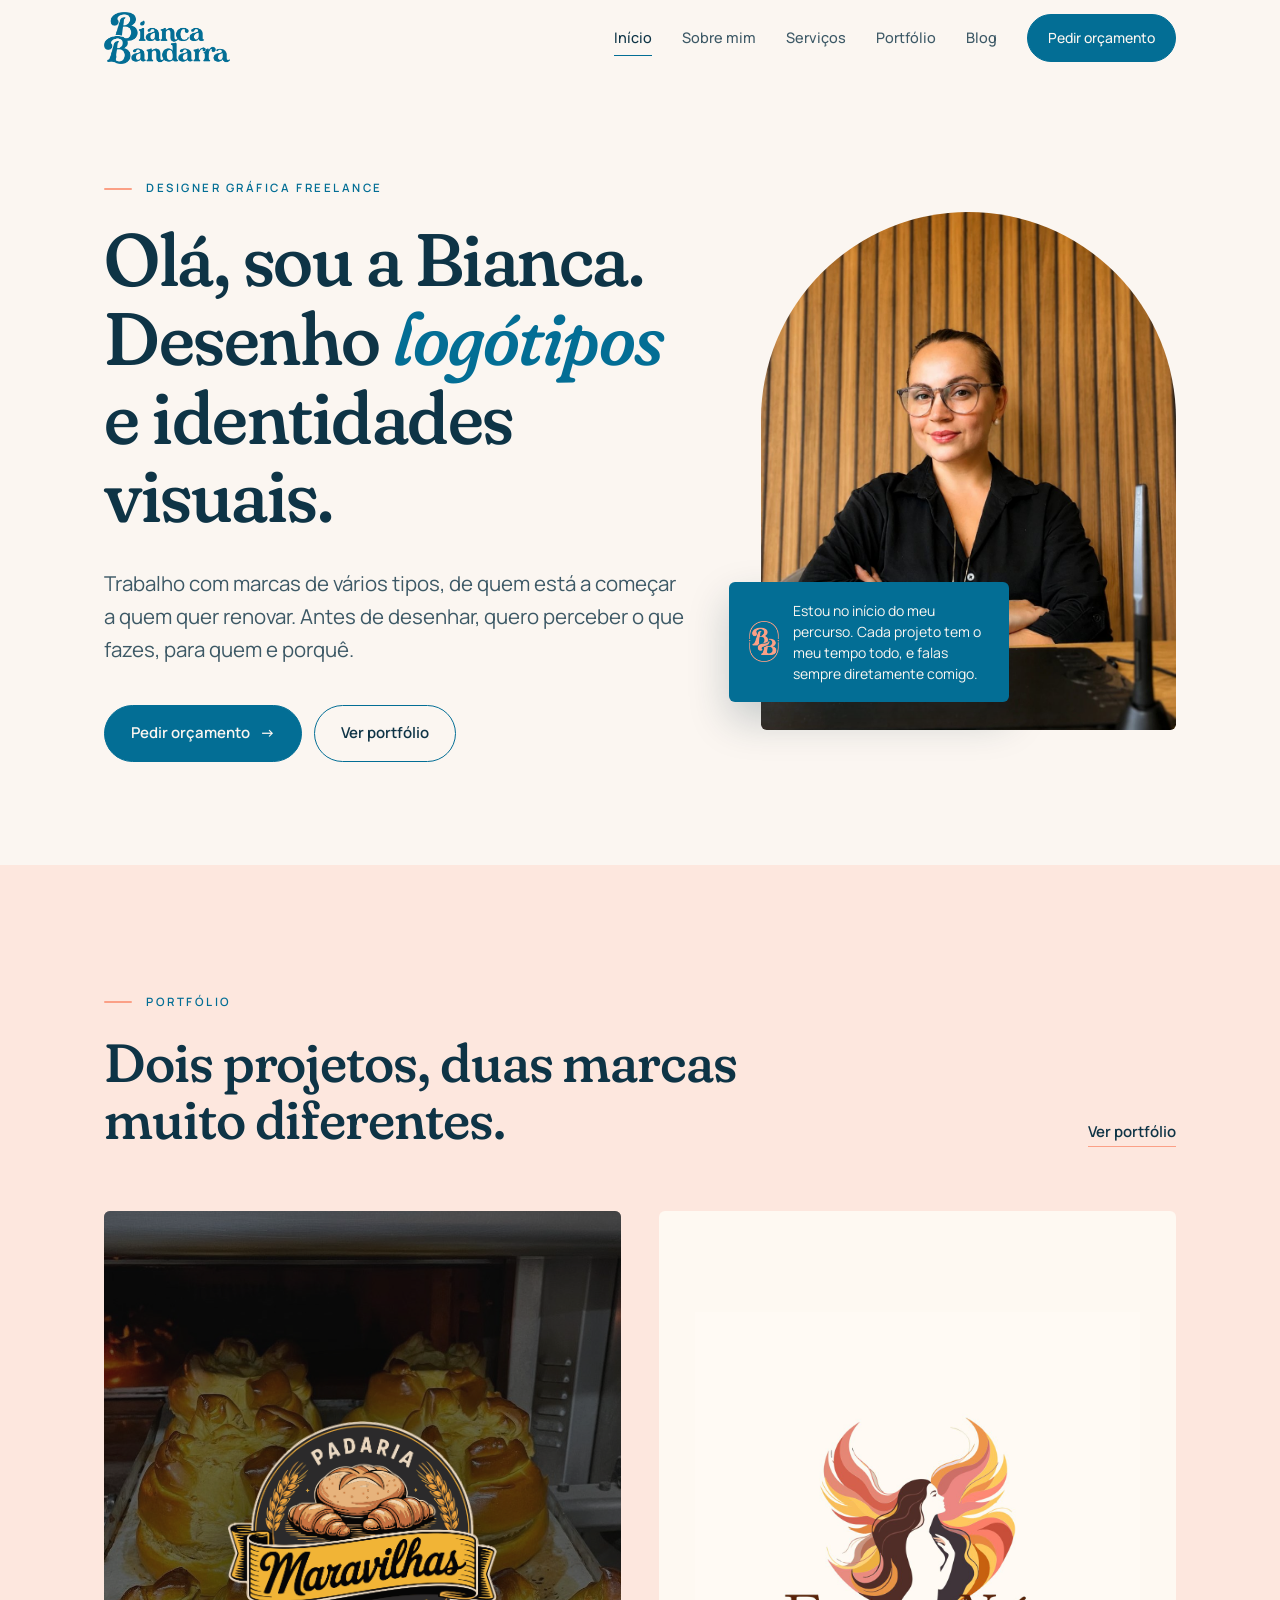
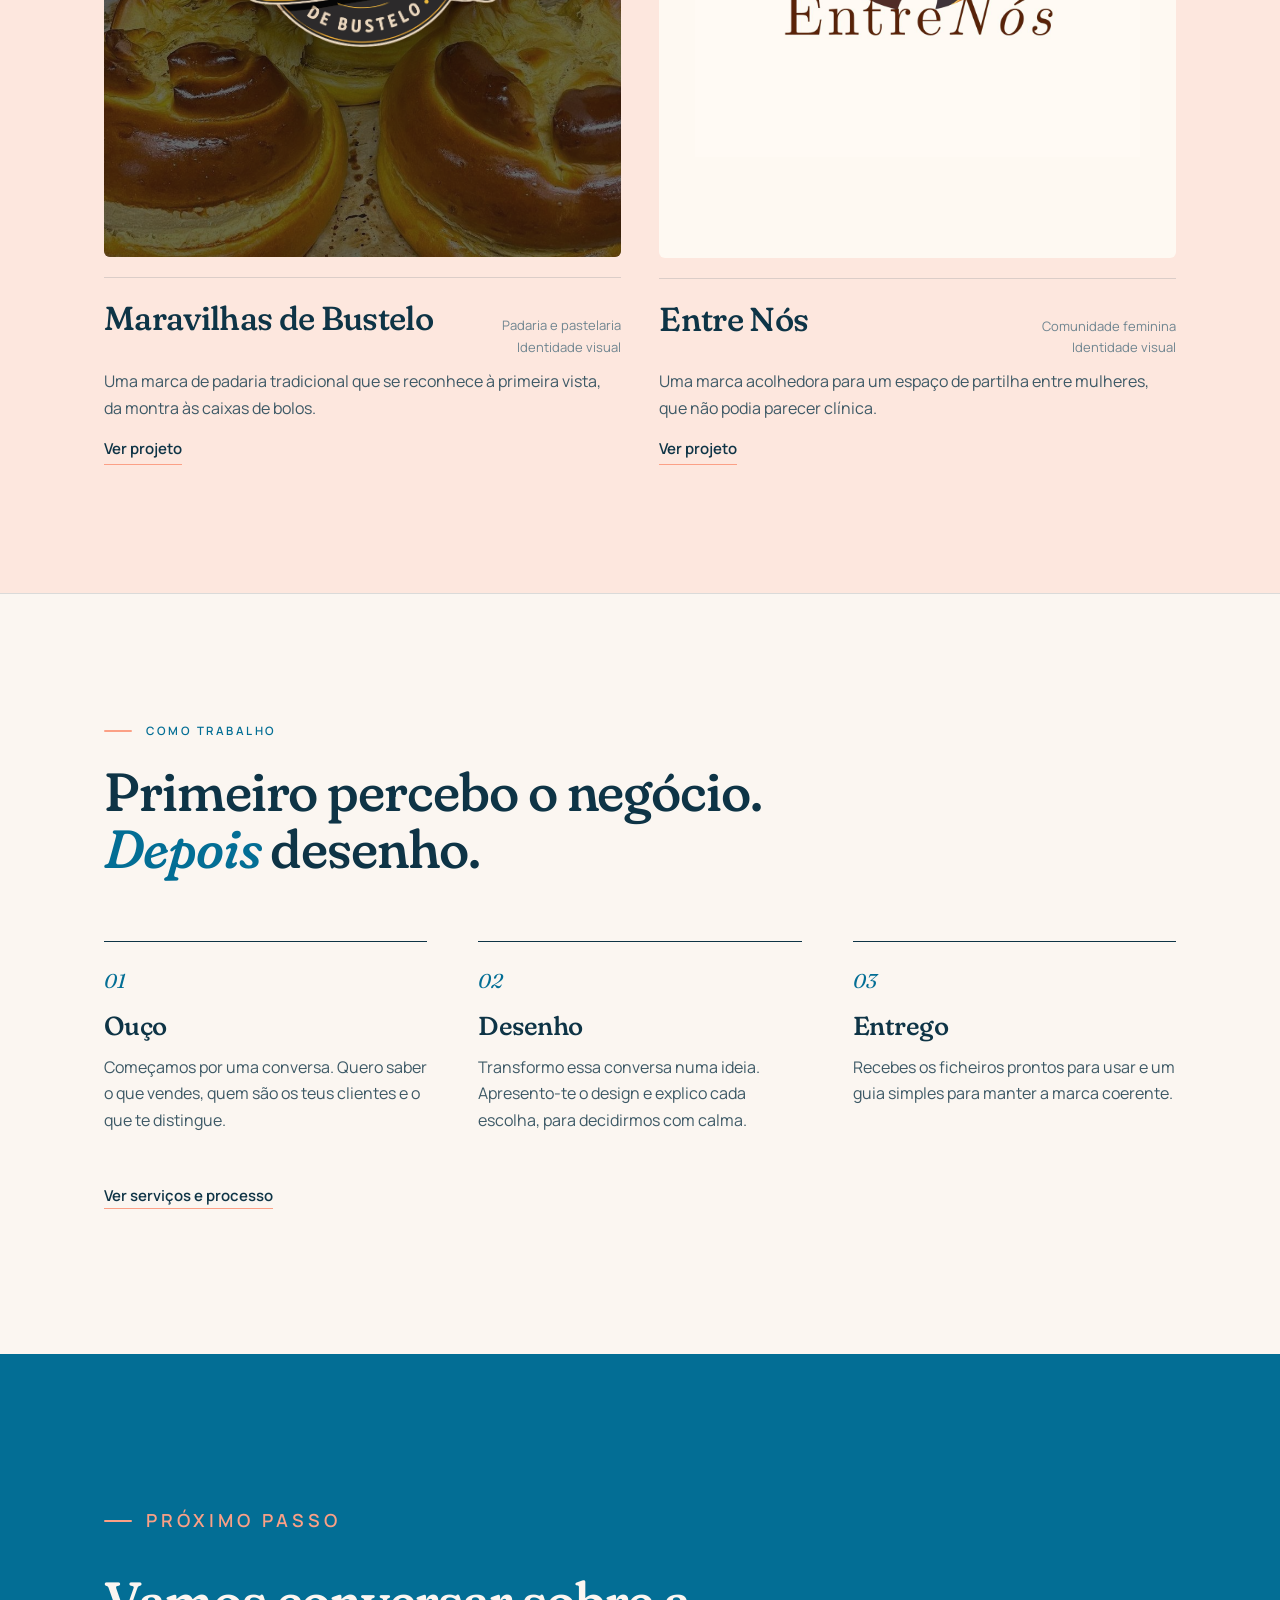
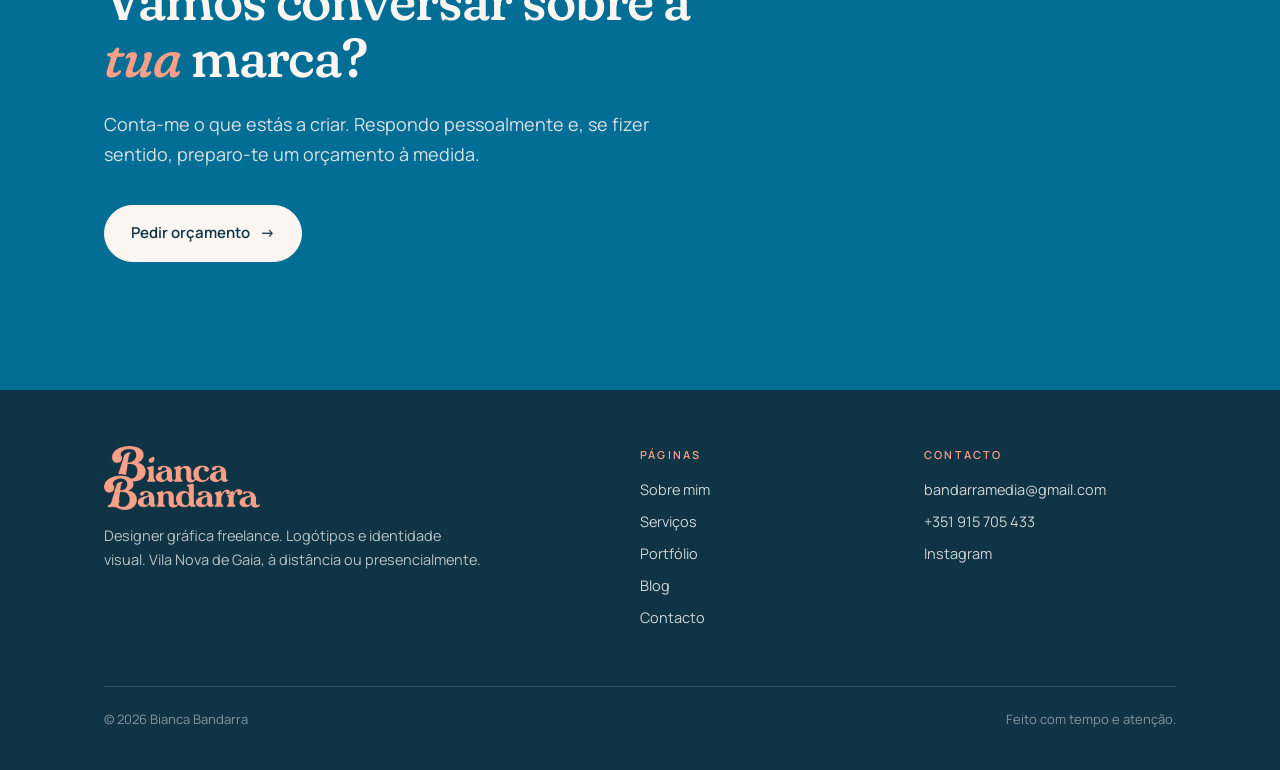
==== commit c50e680f: "Blog com a primeira publicação: "Marca não é logo." Página de listagem (blog.html), página por publi" ====
--- a/index.html
+++ b/index.html
@@ -27,6 +27,7 @@
         <a href="sobre.html">Sobre mim</a>
         <a href="servicos.html">Serviços</a>
         <a href="portfolio.html">Portfólio</a>
+        <a href="blog.html">Blog</a>
         <a class="btn" href="contacto.html">Pedir orçamento</a>
       </nav>
     </div>
@@ -141,6 +142,7 @@
             <li><a href="sobre.html">Sobre mim</a></li>
             <li><a href="servicos.html">Serviços</a></li>
             <li><a href="portfolio.html">Portfólio</a></li>
+            <li><a href="blog.html">Blog</a></li>
             <li><a href="contacto.html">Contacto</a></li>
           </ul>
         </div>
--- a/styles.css
+++ b/styles.css
@@ -389,11 +389,35 @@
 @media (max-width: 600px) { .brand-board { grid-template-columns: 1fr 1fr; } }
 
 
-.msg-ready { grid-column: 1 / -1; border: 1px solid var(--line); background: var(--paper-2); border-radius: var(--radius); padding: 20px; display: grid; gap: 12px; }
-.msg-ready p { margin: 0; color: var(--ink); font-weight: 600; }
-.msg-ready pre { margin: 0; white-space: pre-wrap; font: 14px/1.6 var(--sans); color: var(--ink-soft); background: var(--paper); border-radius: 4px; padding: 14px; max-height: 260px; overflow: auto; }
-.msg-ready .btn-row { align-items: center; }
-
-.points--4 { grid-template-columns: repeat(4, 1fr); }
-@media (max-width: 1000px) { .points--4 { grid-template-columns: repeat(2, 1fr); } }
-@media (max-width: 600px) { .points--4 { grid-template-columns: 1fr; } }
+.form-status { grid-column: 1 / -1; border-radius: var(--radius); padding: 18px 20px; font-size: 15.5px; line-height: 1.6; color: var(--ink); }
+.form-status b { display: block; margin-bottom: 4px; }
+.form-status--ok { background: var(--paper-2); border: 1px solid var(--accent-soft); }
+.form-status--erro { background: var(--paper); border: 1px solid var(--line); }
+.form .btn:disabled { opacity: .6; cursor: wait; transform: none; }
+
+/* ---------- Blog ---------- */
+.posts { display: grid; grid-template-columns: repeat(3, 1fr); gap: clamp(24px, 3vw, 40px); }
+@media (max-width: 900px) { .posts { grid-template-columns: repeat(2, 1fr); } }
+@media (max-width: 560px) { .posts { grid-template-columns: 1fr; } }
+.post-card { text-decoration: none; display: flex; flex-direction: column; gap: 10px; min-width: 0; }
+.post-card-img { border-radius: var(--radius); overflow: hidden; aspect-ratio: 4 / 5; background: var(--paper-2); }
+.post-card-img img { width: 100%; height: 100%; object-fit: cover; transition: transform .8s var(--ease); }
+.post-card:hover .post-card-img img { transform: scale(1.03); }
+.post-serie { font-size: 11px; letter-spacing: .2em; text-transform: uppercase; color: var(--accent); font-weight: 700; margin-top: 8px; }
+.post-card h3 { font-size: clamp(24px, 2.2vw, 28px); }
+.post-card p { margin: 0; color: var(--ink-soft); font-size: 15.5px; }
+.post-card .link { align-self: flex-start; margin-top: 4px; }
+
+.post { padding: clamp(48px, 7vw, 96px) 0 clamp(72px, 9vw, 120px); }
+.post .back { font-size: 14px; text-decoration: none; color: var(--muted); display: inline-flex; margin-bottom: 36px; }
+.post .back:hover { color: var(--ink); }
+.post-grid { display: grid; grid-template-columns: 5fr 6fr; gap: clamp(32px, 6vw, 88px); align-items: start; }
+@media (max-width: 860px) { .post-grid { grid-template-columns: 1fr; } }
+.post-img { margin: 0; position: sticky; top: calc(env(safe-area-inset-top, 0px) + 100px); }
+@media (max-width: 860px) { .post-img { position: static; max-width: 460px; } }
+.post-img img { width: 100%; height: auto; border-radius: var(--radius); box-shadow: 0 24px 60px rgba(14, 52, 70, .14); }
+.post-body { min-width: 0; }
+.post-body h1 { font-size: clamp(40px, 5vw, 64px); margin-bottom: 32px; }
+.post-body > p:not(.eyebrow):not(.small):not(.post-destaque) { font-size: 19px; line-height: 1.7; color: var(--ink-soft); margin: 0 0 1em; max-width: 34em; }
+.post-destaque { font-family: var(--serif); font-variation-settings: "SOFT" 100; font-size: clamp(26px, 2.8vw, 34px); line-height: 1.25; color: var(--accent); border-left: 3px solid var(--accent-soft); padding-left: 22px; margin: 36px 0; max-width: 18em; }
+.post-body .small { margin-top: 32px; }
